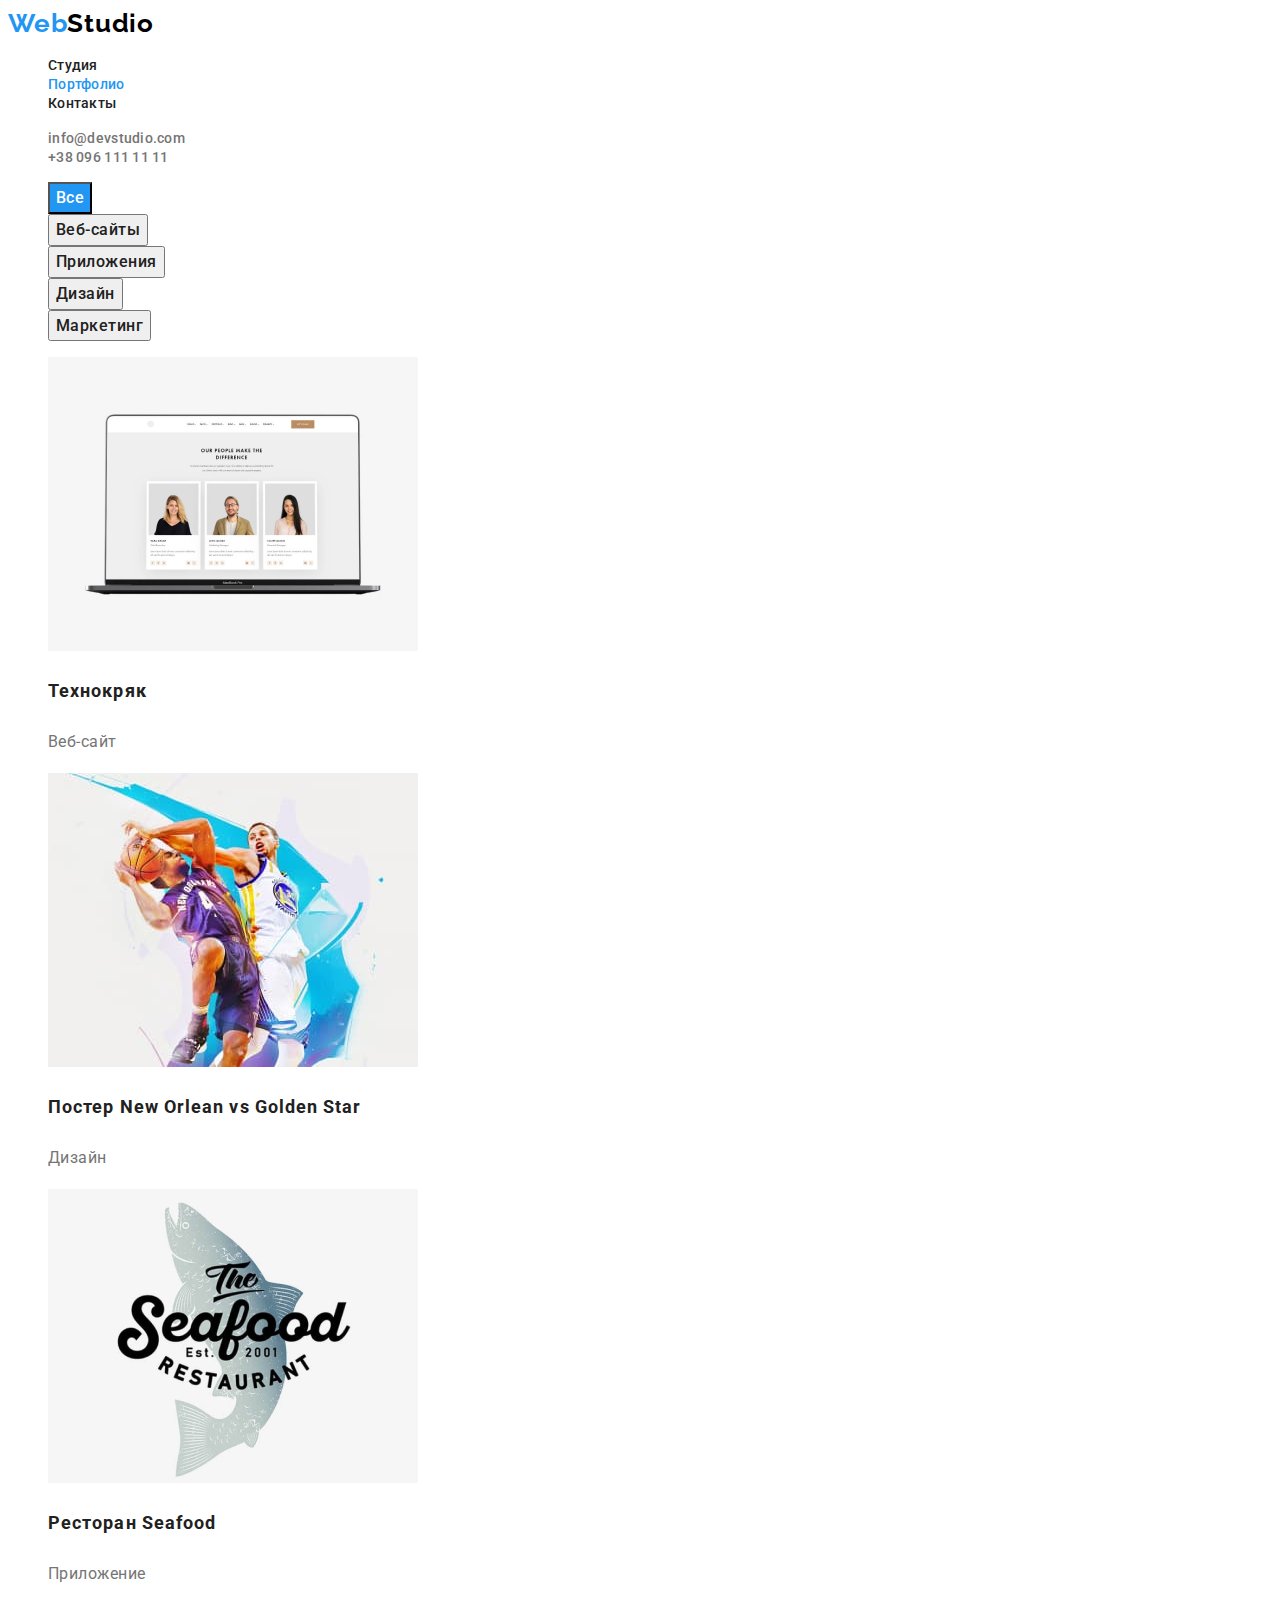
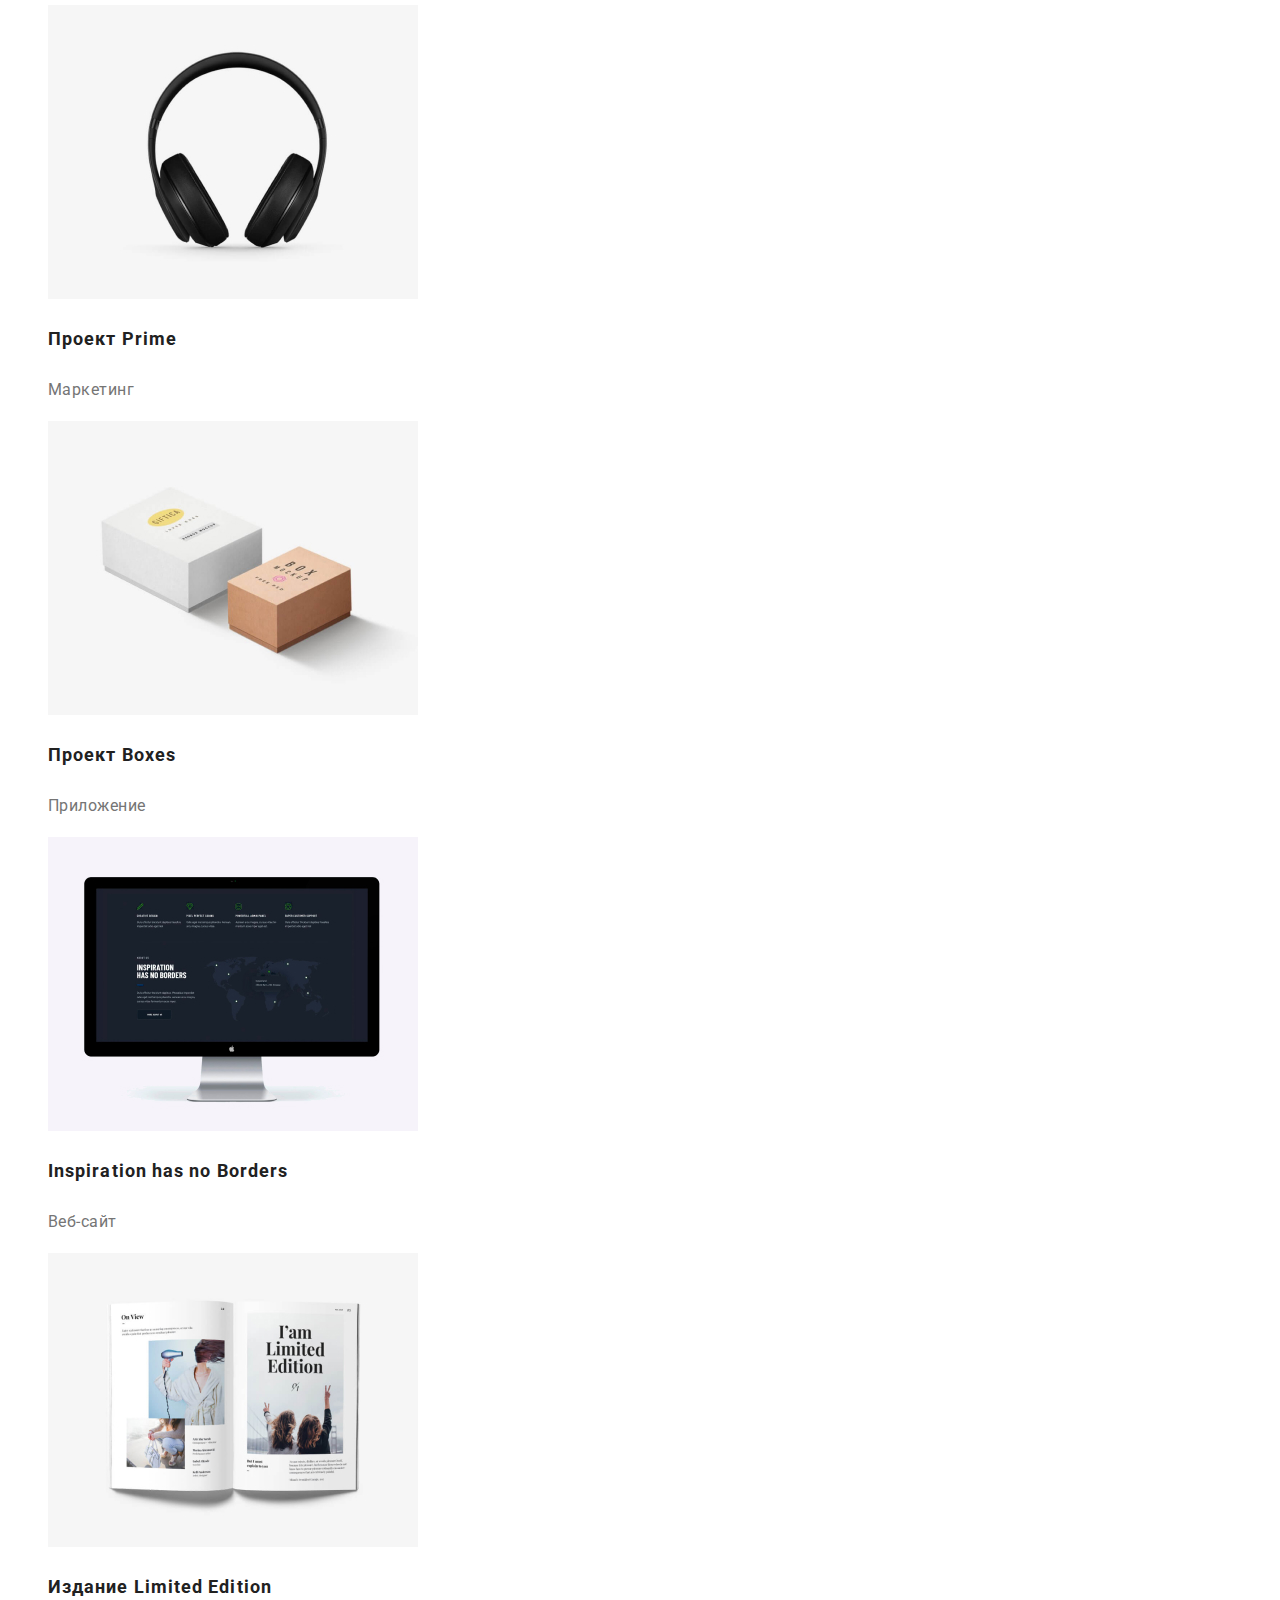
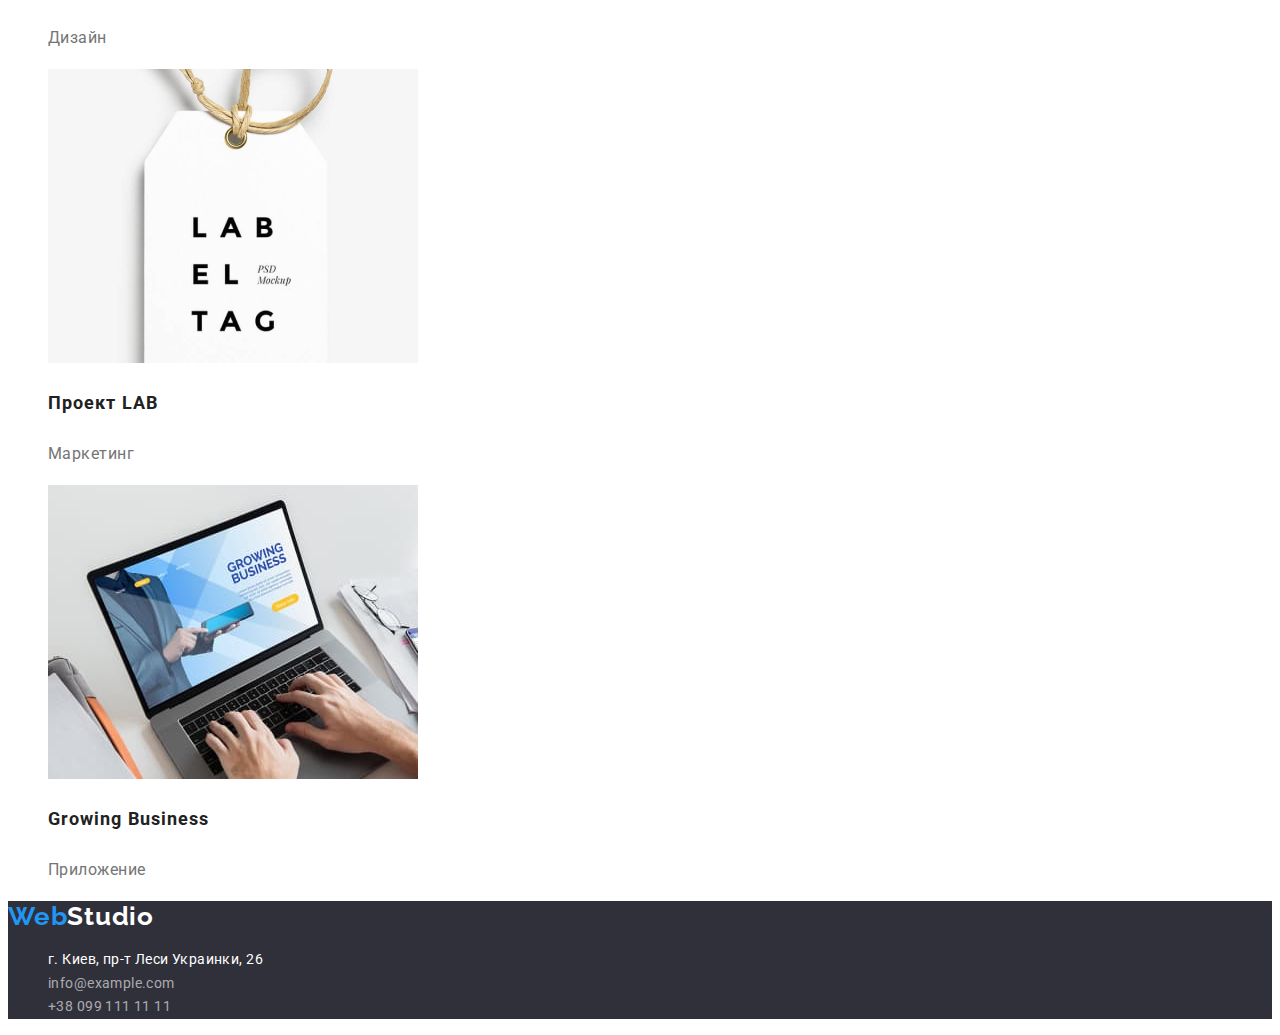
==== portfolio.html @ ce886ade "bloks" ====
<!DOCTYPE html>
<html lang="ru">
<head>
    <meta charset="UTF-8">
    <meta http-equiv="X-UA-Compatible" content="IE=edge">
    <meta name="viewport" content="width=device-width, initial-scale=1.0">
    <title>Портфолио</title>
    <link rel="preconnect" href="https://fonts.googleapis.com">
    <link rel="preconnect" href="https://fonts.gstatic.com" crossorigin>
    <link href="https://fonts.googleapis.com/css2?family=Raleway:wght@700&family=Roboto:wght@400;500;700;900&display=swap"
        rel="stylesheet">
    <link rel="stylesheet" href="./css/styles.css" />
</head>
<body>
<header>
    <nav>
        <a href="index.html" class="logo-title"><span class="accent">Web</span>Studio</a>
        <ul class="site-nav list">
            <li><a href="./index.html" class="link">Студия</a></li>
            <li><a href="" class="link current">Портфолио</a></li>
            <li><a href="" class="link">Контакты</a></li>

        </ul>
    </nav>

    <ul class="site-contact">
        <li><a href="mailto:info@devstudio.com" class="contact-link">info@devstudio.com</a></li>
        <li><a href="tel:+380961111111" class="contact-tel">+38 096 111 11 11</a></li>
    </ul>

</header>
<main>
<section class="filter">
    <h1 class="visually-hidden">Портфолио</h1>
    <ul class="filter-list">
        <li>
            <button type="button" class="button-primarry">Все</button>
        </li>
        <li>
            <button type="button" class="button-secondery">Веб-сайты</button>
        </li>
        <li>
            <button type="button" class="button-secondery">Приложения</button>
        </li>
        <li>
            <button type="button" class="button-secondery">Дизайн</button>
        </li>
        <li>
            <button type="button" class="button-secondery">Маркетинг</button>
        </li>
    </ul>

    <h2 class="visually-hidden">Список из фильтра</h2>
    <ul class="project-list">
        <li><img src="./images/img1.jpg" alt="Люди" width="370">
            <h3 class="project">Технокряк</h3>
            <p class="project-item">Веб-сайт</p>
        </li>
        <li><img src="./images/img2.jpg" alt="Баскет" width="370">
            <h3 class="project">Постер New Orlean vs Golden Star</h3>
            <p class="project-item">Дизайн</p>
        </li>
    
        <li><img src="./images/img3.jpg" alt="Ресторан" width="370">
            <h3 class="project">Ресторан Seafood</h3>
            <p class="project-item">Приложение</p>
        </li>
    
        <li><img src="./images/img4.jpg" alt="Наушники" width="370">
            <h3 class="project">Проект Prime</h3>
            <p class="project-item">Маркетинг</p>
        </li>
    
        <li><img src="./images/img5.jpg" alt="Коробки" width="370">
            <h3 class="project">Проект Boxes</h3>
            <p class="project-item">Приложение</p>
        </li>
    
        <li><img src="./images/img6.jpg" alt="Монитор" width="370">
            <h3 class="project" lang="en">Inspiration has no Borders</h3>
            <p class="project-item">Веб-сайт</p>
        </li>
    
        <li><img src="./images/img7.jpg" alt="Книжка" width="370">
            <h3 class="project">Издание Limited Edition</h3>
            <p class="project-item">Дизайн</p>
        </li>
    
        <li><img src="./images/img8.jpg" alt="Бирка" width="370">
            <h3 class="project">Проект LAB</h3>
            <p class="project-item">Маркетинг</p>
        </li>
    
        <li><img src="./images/img9.jpg" alt="Ноут на столі" width="370">
            <h3 class="project" lang="en">Growing Business</h3>
            <p class="project-item">Приложение</p>
        </li>
    </ul>
</section>
</main>

<footer class="footer">
    <a href="index.html" class="footer-logo"><span class="accent">Web</span>Studio</a>
    <address>
        <ul class="footer-adress">
            <li>
            <a href="" class="footer-list">г. Киев, пр-т Леси Украинки, 26</a>
            </li>
            <li><a href="mailto:info@example.com" class="footer-contacts">info@example.com</a></li>
            <li><a href="tel:+380991111111" class="footer-contacts">+38 099 111 11 11</a></li>
        </ul>
    </address>

</footer>
</body>
</html>
---- css/styles.css ----
/* Колір основного тексту #212121 */

/* Колір вторинного тексту #757575 */

/* Колір кнопки background: #2196F3;*/

/* Основний фон #E5E5E5;*/

:root {
  --title-text-color: #212121;
  --primary-text-color: #757575;
  --accent-color: #2196f3;
  --main-backgrond-color: #e5e5e5;
  --hero-bkg-color: #2f303a;
}

body {
  background: var (--main-backgrond-color);
  color: var(--primary-text-color);
  font-family: Roboto, sans-serif;
  list-style: none;
}

.list {
  list-style: none;
}

.logo-title {
  font-family: Raleway;
  font-weight: 700;
  font-size: 26px;
  line-height: 1.19;
  letter-spacing: 0.03em;
  color: #000000;
  text-decoration: none;
}

span {
  color: var(--accent-color);
}

.site-nav .list {
  color: var(--title-text-color);
  font-family: Roboto;
  font-weight: 500;
  font-size: 14px;
  line-height: 1.14;
  letter-spacing: 0.02em;
}

.site-nav .link:hover,
.site-nav .link:focus {
  color: var(--accent-color);
}

.link {
  font-weight: 500;
  font-size: 14px;
  line-height: 1.14;
  letter-spacing: 0.02em;
  color: var(--title-text-color);
  text-decoration: none;
}

.link.current {
  color: var(--accent-color);
  font-weight: 500;
  font-size: 14px;
  line-height: 1.14;
  letter-spacing: 0.02em;
  text-decoration: none;
}

.site-contact {
  list-style: none;
}

.contact-tel,
.contact-link:hover {
  color: var(--accent-color);
  font-weight: 500;
  font-size: 14px;
  line-height: 1.14;
  letter-spacing: 0.02em;
  text-decoration: none;
}

.contact-link {
  font-weight: 500;
  font-size: 14px;
  line-height: 1.14;
  letter-spacing: 0.02em;

  color: var(--primary-text-color);
  text-decoration: none;
}

.contact-tel {
  color: var(--primary-text-color);
  font-weight: 500;
  font-size: 14px;
  line-height: 1.14;
  letter-spacing: 0.02em;
  text-decoration: none;
}

.hero {
  text-align: center;

  background: var(--hero-bkg-color);
}

.hero-title {
  font-weight: 900;
  font-size: 44px;
  line-height: 1.36;
  text-align: center;
  letter-spacing: 0.06em;
  text-transform: uppercase;
  color: #ffffff;
}

.button-order {
  font-family: Roboto;
  font-style: normal;
  font-weight: bold;
  font-size: 16px;
  line-height: 1.87;

  display: flex;
  align-items: center;
  text-align: center;
  letter-spacing: 0.06em;

  color: #ffffff;
  background: #2196f3;
}

.visually-hidden {
  position: absolute;
  white-space: nowrap;
  width: 1px;
  height: 1px;
  overflow: hidden;
  border: 0;
  padding: 0;
  clip: rect(0 0 0 0);
  clip-path: inset(50%);
  margin: -1px;
}

.section-list {
  list-style: none;
}

.title {
  font-weight: 700;
  font-size: 14px;
  line-height: 1.14;
  letter-spacing: 0.03em;
  text-transform: uppercase;
  color: var(--title-text-color);
}

.feature {
  font-size: 14px;
  line-height: 1.71;
  letter-spacing: 0.03em;
  color: var(--primary-text-color);
}

.feature-list {
  list-style: none;
}

.section-title {
  font-weight: 700;
  font-size: 36px;
  line-height: 1.17;
  text-align: center;
  letter-spacing: 0.03em;
  color: var(--title-text-color);
}

.team-list {
  list-style: none;
}

.title-team {
  font-weight: 500;
  font-size: 16px;
  line-height: 1.19;
  text-align: center;
  letter-spacing: 0.03em;
  color: var(--title-text-color);
}
.desc {
  font-size: 16px;
  line-height: 1.19;
  text-align: center;
  letter-spacing: 0.03em;
  color: var(--primary-text-color);
}

/* CSS Для Портфолио */

.filter-list {
  list-style: none;
}

.button-primarry {
  font-family: Roboto;
  font-style: normal;
  font-weight: 500;
  font-size: 16px;
  line-height: 1.62;
  text-align: center;
  letter-spacing: 0.03em;
  color: #ffffff;
  background-color: var(--accent-color);
  cursor: pointer;
  list-style: none;
}

.button-secondery {
  font-family: Roboto;
  font-style: normal;
  font-weight: 500;
  font-size: 16px;
  line-height: 1.62;
  text-align: center;
  letter-spacing: 0.03em;
  color: var(--title-text-color);

  cursor: pointer;
  list-style: none;
}

.project-list {
  list-style: none;
}

.project {
  font-weight: 700;
  font-size: 18px;
  line-height: 2;
  letter-spacing: 0.06em;
  color: var(--title-text-color);
}

.project-item {
  font-size: 16px;
  line-height: 1.87;
  letter-spacing: 0.03em;
  color: var(--primary-text-color);
}

.footer {
  background-color: var(--hero-bkg-color);
  text-decoration: none;
}

.footer-logo {
  font-family: Raleway;
  font-style: normal;
  font-weight: 700;
  font-size: 26px;
  line-height: 1.19;
  letter-spacing: 0.03em;
  color: #ffffff;
  text-decoration: none;
}

.address {
  font-family: Roboto;
  font-size: 14px;
  line-height: 1.71;
  letter-spacing: 0.03em;
  color: #ffffff;
}

.footer-adress {
  list-style: none;
  font-style: normal;
}

.footer-list {
  font-family: Roboto;
  font-style: normal;
  font-weight: normal;
  font-size: 14px;
  line-height: 1.71;
  letter-spacing: 0.03em;
  color: #ffffff;
  text-decoration: none;
}

.footer-contacts {
  font-family: Roboto;
  font-style: normal;
  font-weight: normal;
  font-size: 14px;
  line-height: 1.71;
  letter-spacing: 0.03em;
  color: rgba(255, 255, 255, 0.6);
  text-decoration: none;
}

.footer-adresslist {
  text-decoration: none;
}
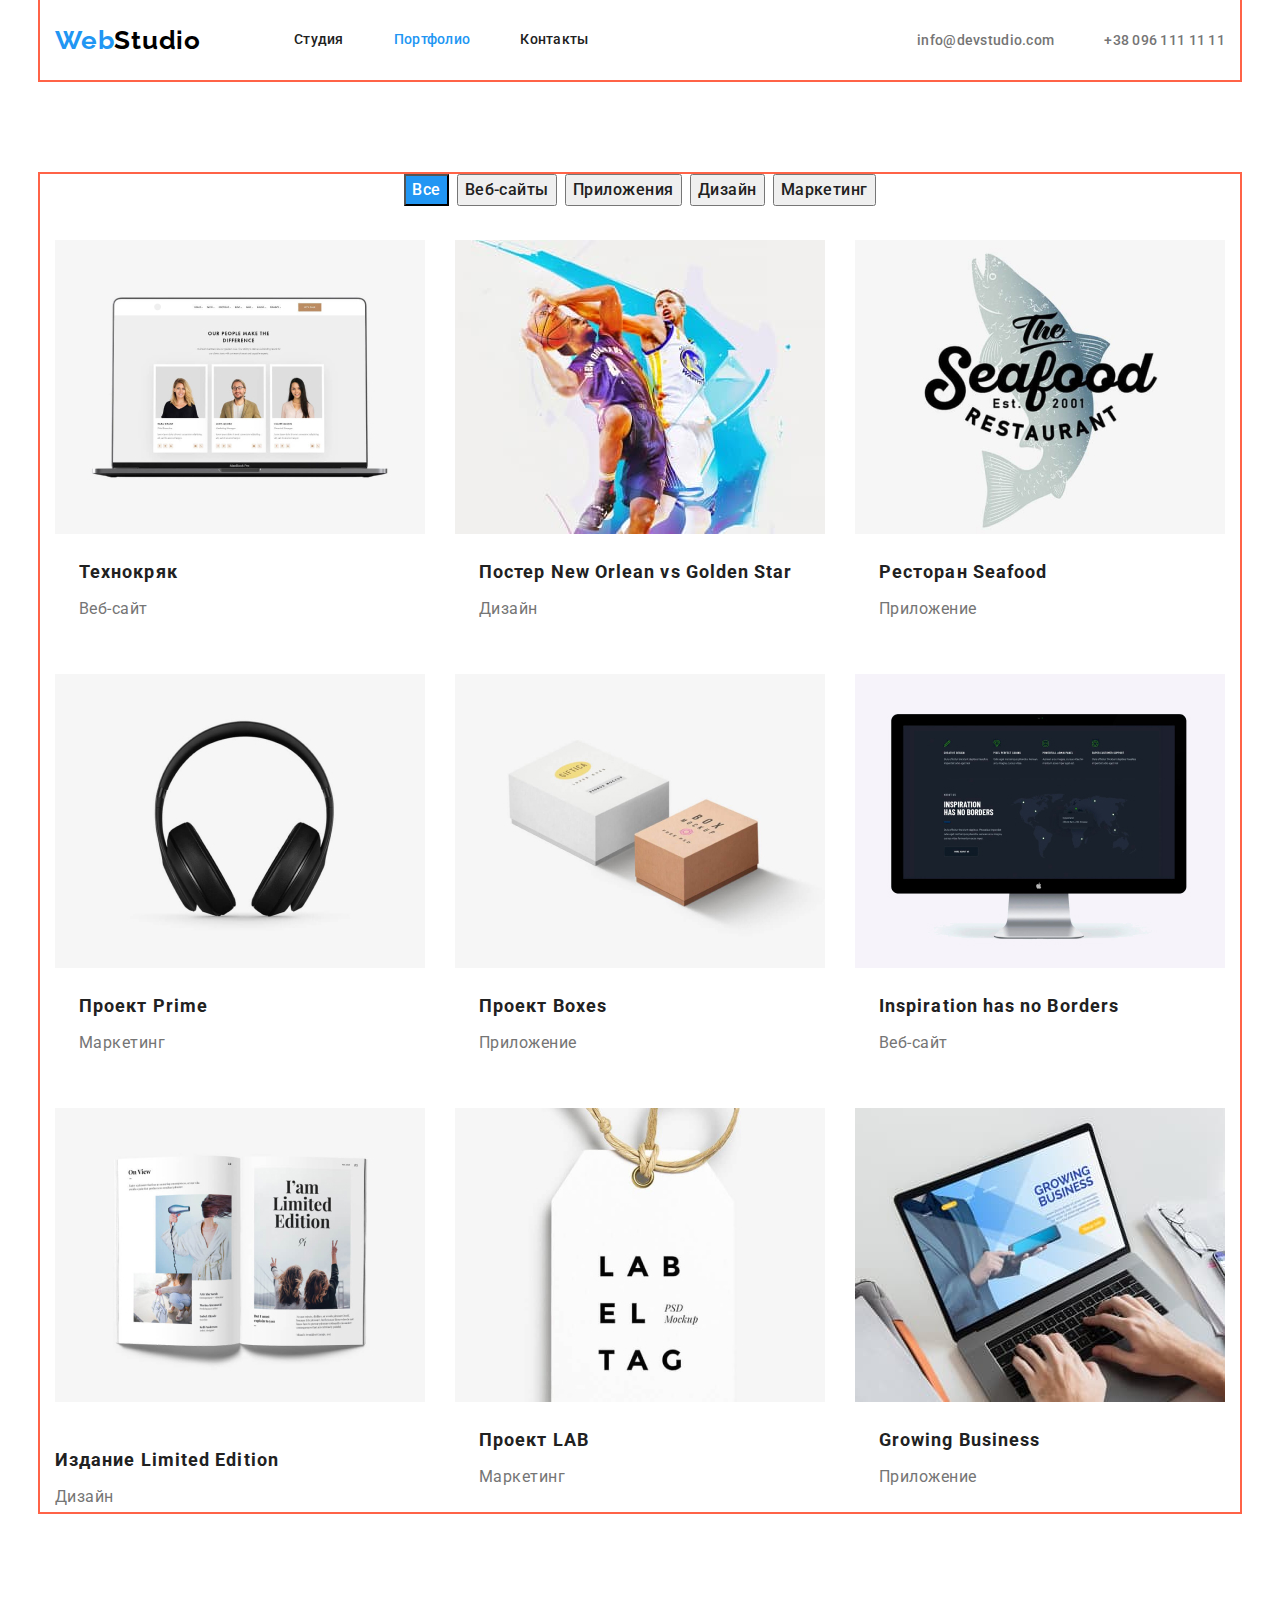
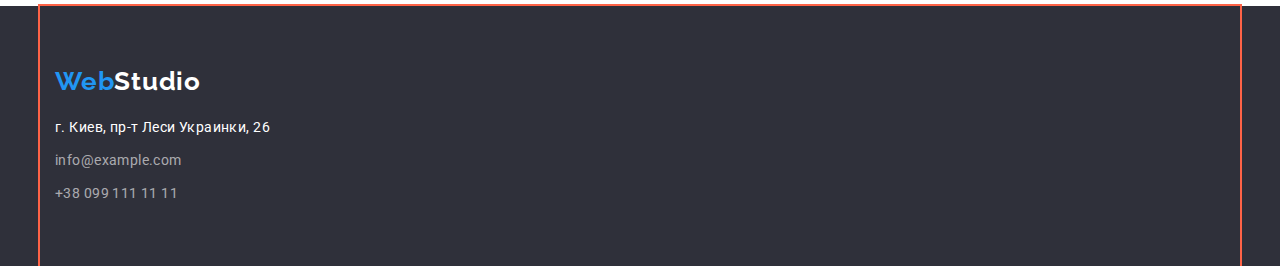
==== commit 5755372e: "some finish 3" ====
--- a/portfolio.html
+++ b/portfolio.html
@@ -9,108 +9,133 @@
     <link rel="preconnect" href="https://fonts.gstatic.com" crossorigin>
     <link href="https://fonts.googleapis.com/css2?family=Raleway:wght@700&family=Roboto:wght@400;500;700;900&display=swap"
         rel="stylesheet">
+        <link rel="stylesheet" href="https://cdnjs.cloudflare.com/ajax/libs/modern-normalize/1.1.0/modern-normalize.min.css">
     <link rel="stylesheet" href="./css/styles.css" />
 </head>
 <body>
 <header>
-    <nav>
+    <div class="container">
+    <nav class="logo main-nav">
         <a href="index.html" class="logo-title"><span class="accent">Web</span>Studio</a>
         <ul class="site-nav list">
-            <li><a href="./index.html" class="link">Студия</a></li>
-            <li><a href="" class="link current">Портфолио</a></li>
-            <li><a href="" class="link">Контакты</a></li>
+            <li class="item"><a href="./index.html" class="link">Студия</a></li>
+            <li class="item"><a href="" class="link current">Портфолио</a></li>
+            <li class="item"><a href="" class="link">Контакты</a></li>
 
         </ul>
     </nav>
 
     <ul class="site-contact">
-        <li><a href="mailto:info@devstudio.com" class="contact-link">info@devstudio.com</a></li>
-        <li><a href="tel:+380961111111" class="contact-tel">+38 096 111 11 11</a></li>
+        <li class="item"><a href="mailto:info@devstudio.com" class="contact-link">info@devstudio.com</a></li>
+        <li class="item"><a href="tel:+380961111111" class="contact-tel">+38 096 111 11 11</a></li>
     </ul>
-
+     </div>
 </header>
-<main>
-<section class="filter">
+<main class="section">
+    
+<section class="container">
+    <div class="">
     <h1 class="visually-hidden">Портфолио</h1>
     <ul class="filter-list">
-        <li>
+        <li class="btn-item">
             <button type="button" class="button-primarry">Все</button>
         </li>
-        <li>
+        <li class="btn-item">
             <button type="button" class="button-secondery">Веб-сайты</button>
         </li>
-        <li>
+        <li class="btn-item">
             <button type="button" class="button-secondery">Приложения</button>
         </li>
-        <li>
+        <li class="btn-item">
             <button type="button" class="button-secondery">Дизайн</button>
         </li>
-        <li>
+        <li class="btn-item">
             <button type="button" class="button-secondery">Маркетинг</button>
         </li>
     </ul>
 
     <h2 class="visually-hidden">Список из фильтра</h2>
     <ul class="project-list">
-        <li><img src="./images/img1.jpg" alt="Люди" width="370">
+        <li class="filter-item"><img src="./images/img1.jpg" alt="Люди" width="370">
+            <div class="project-content"> 
             <h3 class="project">Технокряк</h3>
             <p class="project-item">Веб-сайт</p>
+            </div>
         </li>
-        <li><img src="./images/img2.jpg" alt="Баскет" width="370">
+        <li class="filter-item"><img src="./images/img2.jpg" alt="Баскет" width="370">
+           <div class="project-content"> 
             <h3 class="project">Постер New Orlean vs Golden Star</h3>
             <p class="project-item">Дизайн</p>
+            </div>
         </li>
     
-        <li><img src="./images/img3.jpg" alt="Ресторан" width="370">
+        <li class="filter-item"><img src="./images/img3.jpg" alt="Ресторан" width="370">
+            <div class="project-content"> 
             <h3 class="project">Ресторан Seafood</h3>
             <p class="project-item">Приложение</p>
+            </div>
         </li>
     
-        <li><img src="./images/img4.jpg" alt="Наушники" width="370">
+        <li class="filter-item"><img src="./images/img4.jpg" alt="Наушники" width="370">
+            <div class="project-content"> 
             <h3 class="project">Проект Prime</h3>
             <p class="project-item">Маркетинг</p>
+            </div>
         </li>
     
-        <li><img src="./images/img5.jpg" alt="Коробки" width="370">
+        <li class="filter-item"><img src="./images/img5.jpg" alt="Коробки" width="370">
+            <div class="project-content"> 
             <h3 class="project">Проект Boxes</h3>
             <p class="project-item">Приложение</p>
+            </div>
         </li>
     
-        <li><img src="./images/img6.jpg" alt="Монитор" width="370">
+        <li class="filter-item"><img src="./images/img6.jpg" alt="Монитор" width="370">
+            <div class="project-content"> 
             <h3 class="project" lang="en">Inspiration has no Borders</h3>
             <p class="project-item">Веб-сайт</p>
+            </div>
         </li>
     
-        <li><img src="./images/img7.jpg" alt="Книжка" width="370">
+        <li class="filter-item"><img src="./images/img7.jpg" alt="Книжка" width="370">
+            <div class="project-content"> </div>
             <h3 class="project">Издание Limited Edition</h3>
             <p class="project-item">Дизайн</p>
         </li>
     
-        <li><img src="./images/img8.jpg" alt="Бирка" width="370">
+        <li class="filter-item"><img src="./images/img8.jpg" alt="Бирка" width="370">
+           <div class="project-content"> 
             <h3 class="project">Проект LAB</h3>
             <p class="project-item">Маркетинг</p>
+            </div>
         </li>
     
-        <li><img src="./images/img9.jpg" alt="Ноут на столі" width="370">
+        <li class="filter-item"><img src="./images/img9.jpg" alt="Ноут на столі" width="370">
+            <div class="project-content"> 
             <h3 class="project" lang="en">Growing Business</h3>
             <p class="project-item">Приложение</p>
+            </div>
         </li>
     </ul>
+    </div>
 </section>
 </main>
 
 <footer class="footer">
+    <div class="container">
+        <div class="pre-footer">
     <a href="index.html" class="footer-logo"><span class="accent">Web</span>Studio</a>
     <address>
         <ul class="footer-adress">
-            <li>
+            <li class="list-adress">
             <a href="" class="footer-list">г. Киев, пр-т Леси Украинки, 26</a>
             </li>
-            <li><a href="mailto:info@example.com" class="footer-contacts">info@example.com</a></li>
-            <li><a href="tel:+380991111111" class="footer-contacts">+38 099 111 11 11</a></li>
+            <li class="list-adress"><a href="mailto:info@example.com" class="footer-contacts">info@example.com</a></li>
+            <li class="list-adress"><a href="tel:+380991111111" class="footer-contacts">+38 099 111 11 11</a></li>
         </ul>
     </address>
-
+     </div>
+    </div>
 </footer>
 </body>
 </html>--- a/css/styles.css
+++ b/css/styles.css
@@ -10,7 +10,7 @@
   --title-text-color: #212121;
   --primary-text-color: #757575;
   --accent-color: #2196f3;
-  --main-backgrond-color: #e5e5e5;
+  --main-backgrond-color: #ffffff;
   --hero-bkg-color: #2f303a;
 }
 
@@ -20,9 +20,60 @@
   font-family: Roboto, sans-serif;
   list-style: none;
 }
+p,
+h1,
+h2,
+h3,
+h4,
+h5,
+h6 {
+  margin: 0;
+}
+
+ul {
+  margin: 0;
+  padding: 0;
+}
+
+img {
+  display: block;
+  max-width: 100%;
+  height: auto;
+}
+
+.section {
+  padding-top: 94px;
+  padding-bottom: 94px;
+}
 
 .list {
   list-style: none;
+}
+
+.logo {
+  /* background-color: chartreuse; */
+  /* border: 2px dashed #2196f3; */
+}
+
+.container {
+  width: 1200px;
+  padding-left: 15px;
+  padding-right: 15px;
+
+  outline: 2px solid tomato;
+
+  margin-left: auto;
+  margin-right: auto;
+  display: flex;
+  align-items: center;
+  background-color: orangere;
+  margin: 0 auto;
+  padding: 0 15px;
+}
+
+.main-nav {
+  display: flex;
+  align-items: center;
 }
 
 .logo-title {
@@ -53,6 +104,26 @@
   color: var(--accent-color);
 }
 
+.site-nav .item {
+  margin-right: 50px;
+  /* background-color: red; */
+}
+
+.site-nav .item:last-child {
+  margin-right: 0;
+}
+
+.site-nav {
+  display: flex;
+  margin-left: 93px;
+}
+
+.site-nav .link {
+  display: block;
+  padding-top: 32px;
+  padding-bottom: 32px;
+}
+
 .link {
   font-weight: 500;
   font-size: 14px;
@@ -73,6 +144,13 @@
 
 .site-contact {
   list-style: none;
+  display: flex;
+  margin-left: auto;
+}
+
+.site-contact .item + .item {
+  margin-left: 50px;
+  margin-right: 0;
 }
 
 .contact-tel,
@@ -127,13 +205,15 @@
   font-size: 16px;
   line-height: 1.87;
 
-  display: flex;
   align-items: center;
   text-align: center;
   letter-spacing: 0.06em;
 
+  border-radius: 4px;
   color: #ffffff;
   background: #2196f3;
+  box-shadow: 0px 4px 4px rgba(0, 0, 0, 0.15);
+  padding: 10px 32px;
 }
 
 .visually-hidden {
@@ -149,6 +229,10 @@
   margin: -1px;
 }
 
+.item-special:last-child {
+  margin-right: 0px;
+}
+
 .section-list {
   list-style: none;
 }
@@ -167,10 +251,17 @@
   line-height: 1.71;
   letter-spacing: 0.03em;
   color: var(--primary-text-color);
+  padding-top: 10px;
 }
 
 .feature-list {
   list-style: none;
+  display: flex;
+}
+
+.item-special {
+  width: 270px;
+  margin-right: 30px;
 }
 
 .section-title {
@@ -180,10 +271,33 @@
   text-align: center;
   letter-spacing: 0.03em;
   color: var(--title-text-color);
+  margin-bottom: 50px;
+}
+
+.section-list {
+  display: flex;
+  flex-wrap: wrap;
+  margin-right: -30px;
+}
+
+.about-list {
+  flex-basis: calc((100% - 3 * 30px) / 3);
+  margin-right: 30px;
 }
 
 .team-list {
   list-style: none;
+  display: flex;
+  margin-right: -30px;
+  flex-wrap: wrap;
+}
+
+.team-item {
+  flex-basis: calc((100% - 4 * 30px) / 4);
+  margin-right: 30px;
+}
+.team-content {
+  padding-top: 30px;
 }
 
 .title-team {
@@ -193,19 +307,31 @@
   text-align: center;
   letter-spacing: 0.03em;
   color: var(--title-text-color);
-}
+  margin-bottom: 10px;
+  margin-right: 30px;
+}
+
 .desc {
   font-size: 16px;
   line-height: 1.19;
   text-align: center;
   letter-spacing: 0.03em;
   color: var(--primary-text-color);
+  margin-right: 30px;
+  padding-bottom: 30px;
 }
 
 /* CSS Для Портфолио */
 
 .filter-list {
   list-style: none;
+  display: flex;
+  justify-content: center;
+  padding-bottom: 34px;
+}
+
+.btn-item {
+  align-items: center;
 }
 
 .button-primarry {
@@ -220,6 +346,7 @@
   background-color: var(--accent-color);
   cursor: pointer;
   list-style: none;
+  justify-content: center;
 }
 
 .button-secondery {
@@ -236,8 +363,23 @@
   list-style: none;
 }
 
+.btn-item:not(:last-child) {
+  margin-right: 8px;
+}
+
 .project-list {
   list-style: none;
+  display: flex;
+  flex-wrap: wrap;
+
+  margin-top: -30px;
+  margin-left: -30px;
+}
+
+.project-list .filter-item {
+  flex-basis: calc(100% / 3 - 30px);
+  margin-top: 30px;
+  margin-left: 30px;
 }
 
 .project {
@@ -253,11 +395,20 @@
   line-height: 1.87;
   letter-spacing: 0.03em;
   color: var(--primary-text-color);
+  margin-top: 4px;
+}
+
+.project-content {
+  padding: 20px 24px;
 }
 
 .footer {
   background-color: var(--hero-bkg-color);
   text-decoration: none;
+}
+
+.pre-footer {
+  padding-bottom: 60px;
 }
 
 .footer-logo {
@@ -269,6 +420,14 @@
   letter-spacing: 0.03em;
   color: #ffffff;
   text-decoration: none;
+  padding-top: 60px;
+  padding-bottom: 20px;
+  display: block;
+  align-items: flex-start;
+}
+
+.list-adress:not(:last-child) {
+  padding-bottom: 9px;
 }
 
 .address {
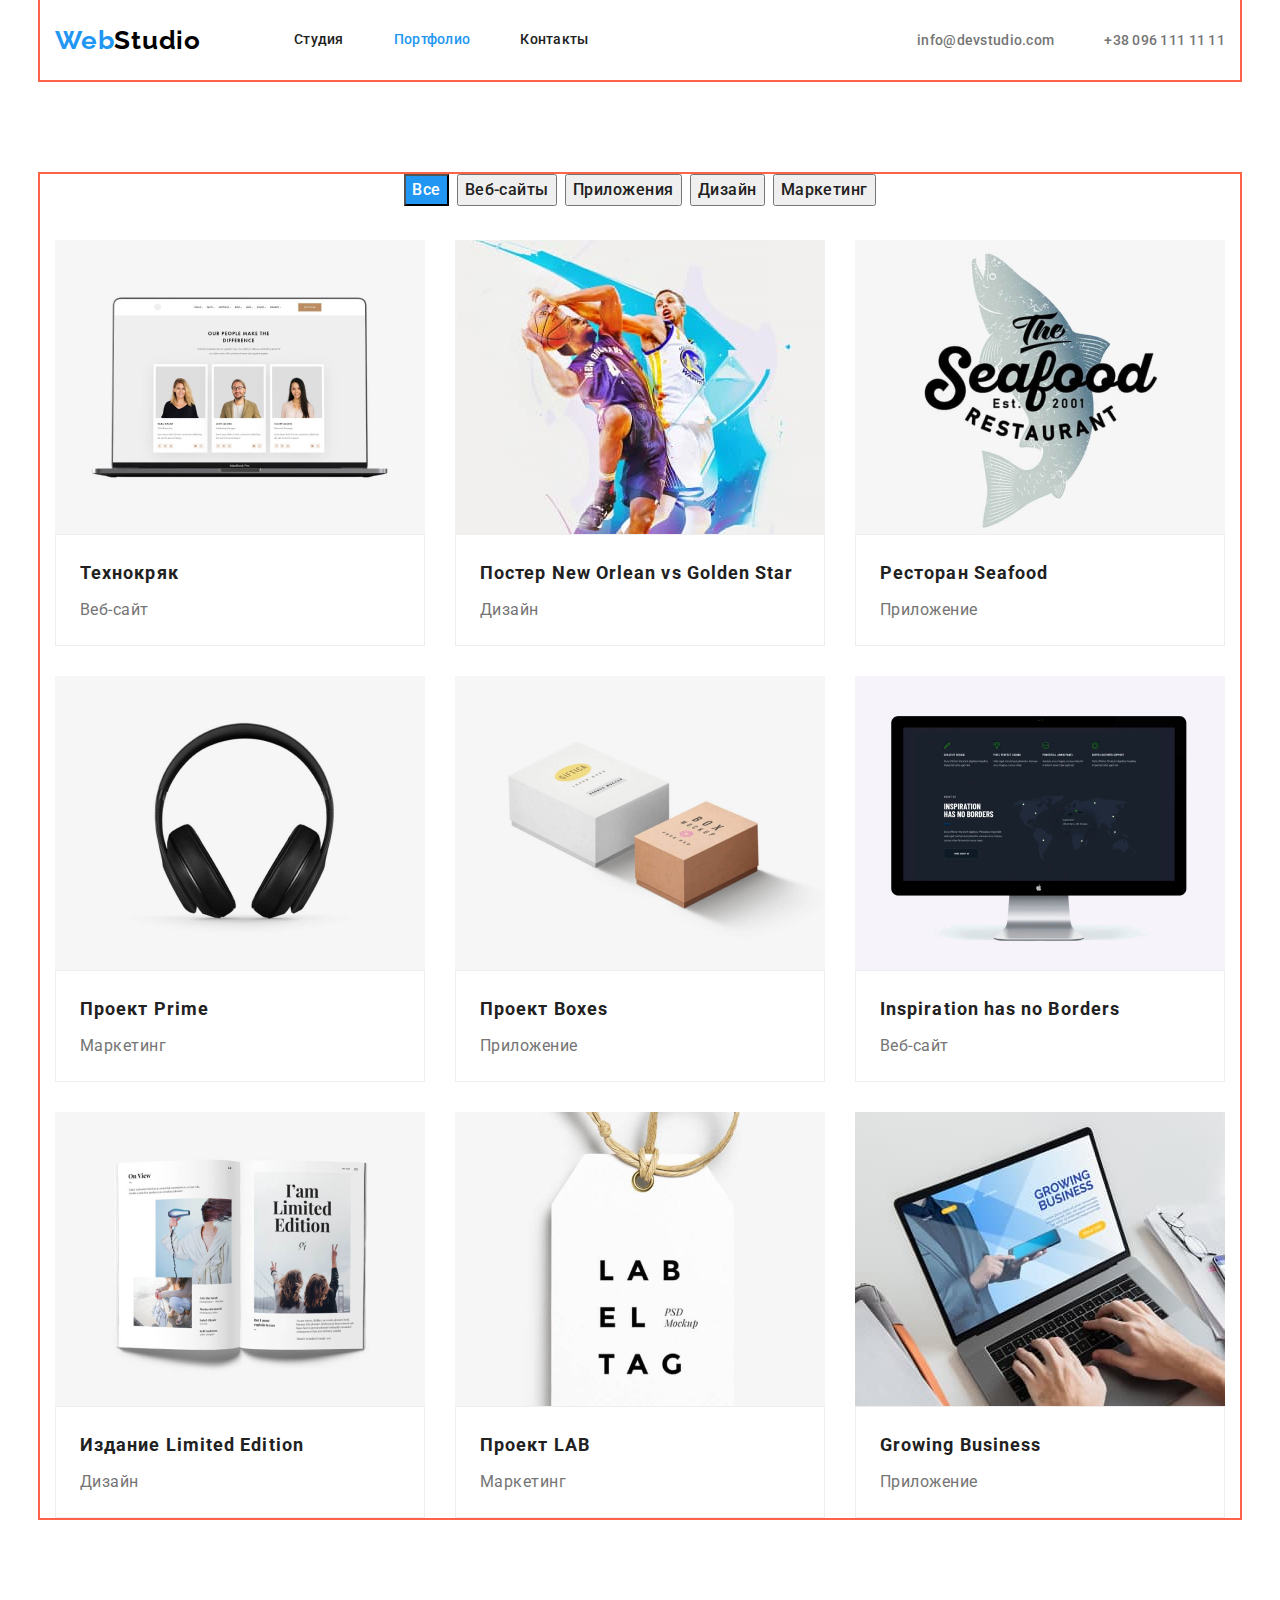
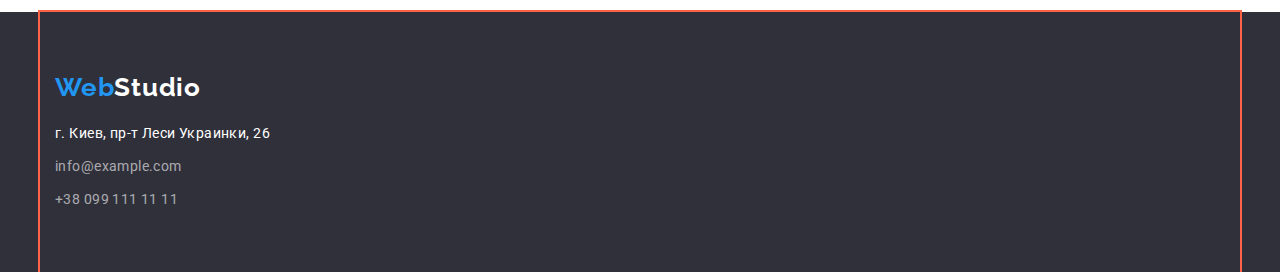
==== commit 11939827: "fix3" ====
--- a/portfolio.html
+++ b/portfolio.html
@@ -98,9 +98,10 @@
         </li>
     
         <li class="filter-item"><img src="./images/img7.jpg" alt="Книжка" width="370">
-            <div class="project-content"> </div>
+            <div class="project-content"> 
             <h3 class="project">Издание Limited Edition</h3>
             <p class="project-item">Дизайн</p>
+            </div>
         </li>
     
         <li class="filter-item"><img src="./images/img8.jpg" alt="Бирка" width="370">
--- a/css/styles.css
+++ b/css/styles.css
@@ -400,6 +400,7 @@
 
 .project-content {
   padding: 20px 24px;
+  border: 1px solid #eeeeee;
 }
 
 .footer {
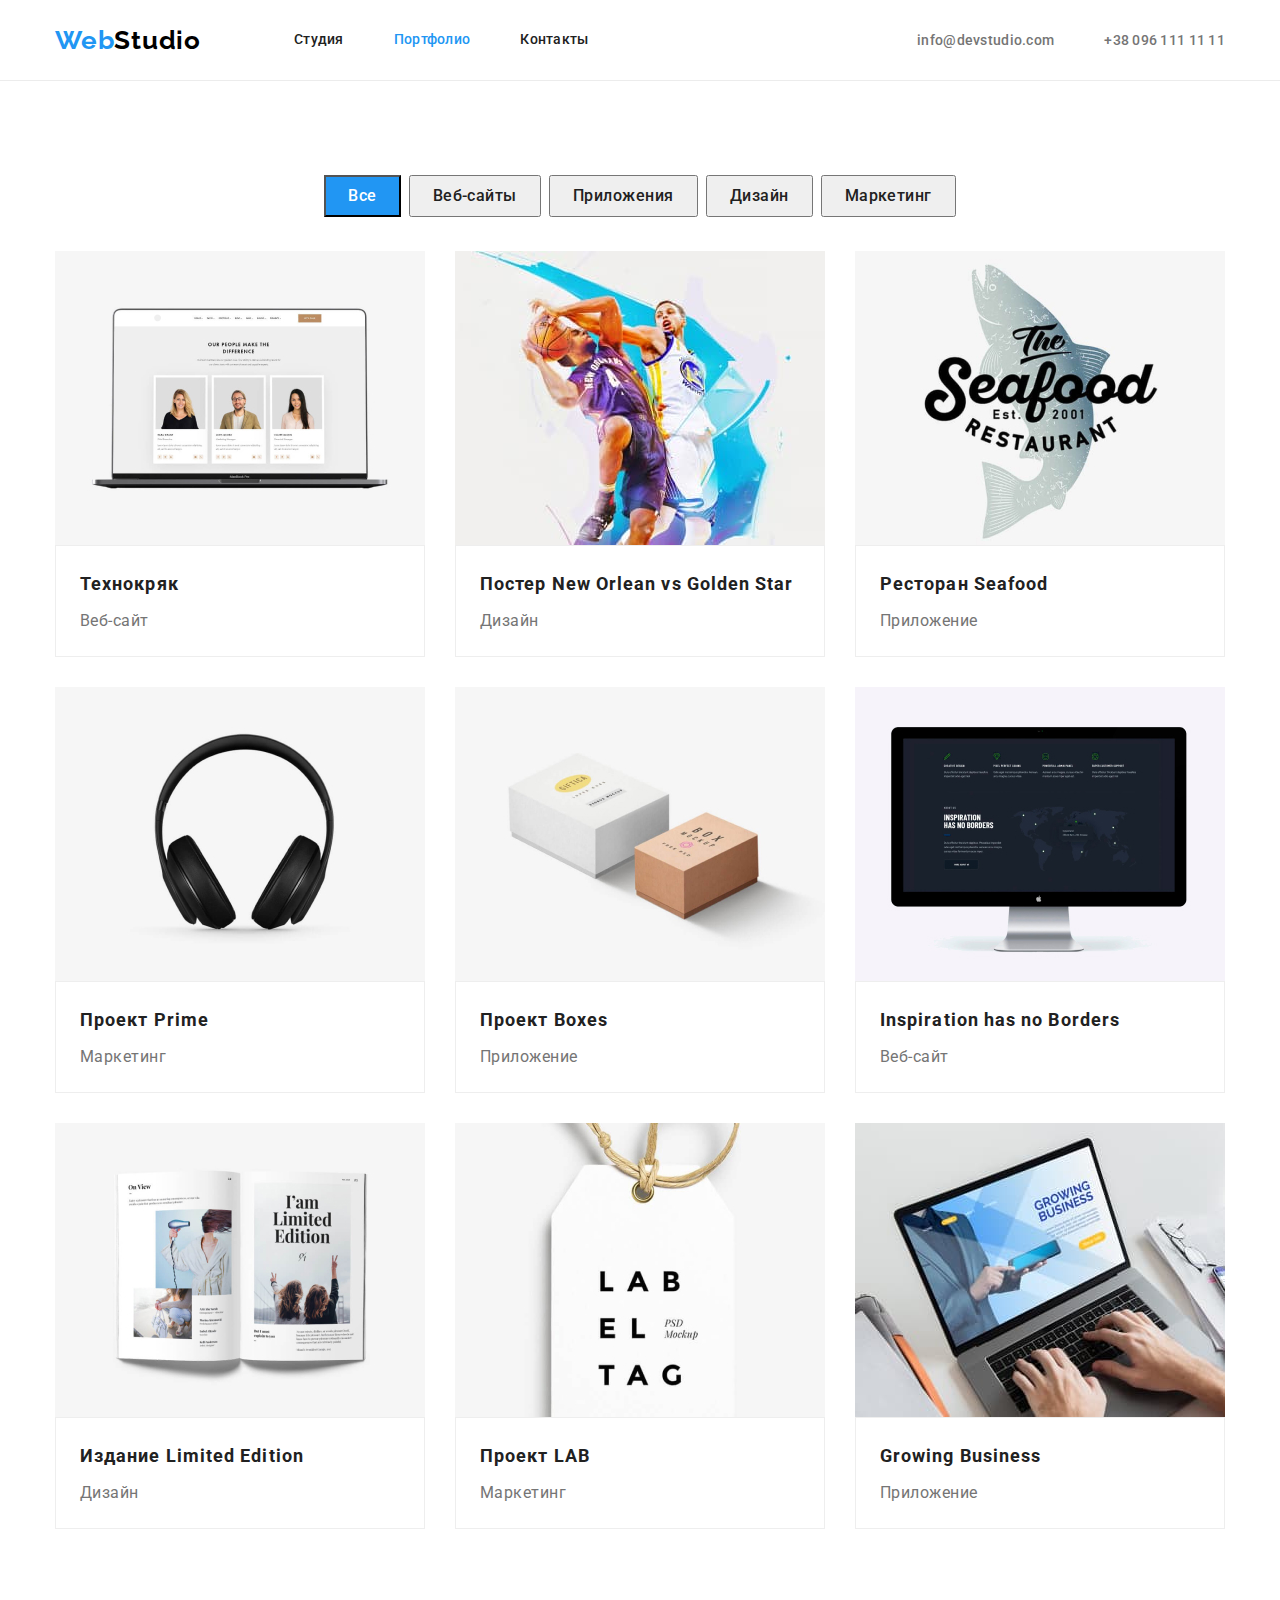
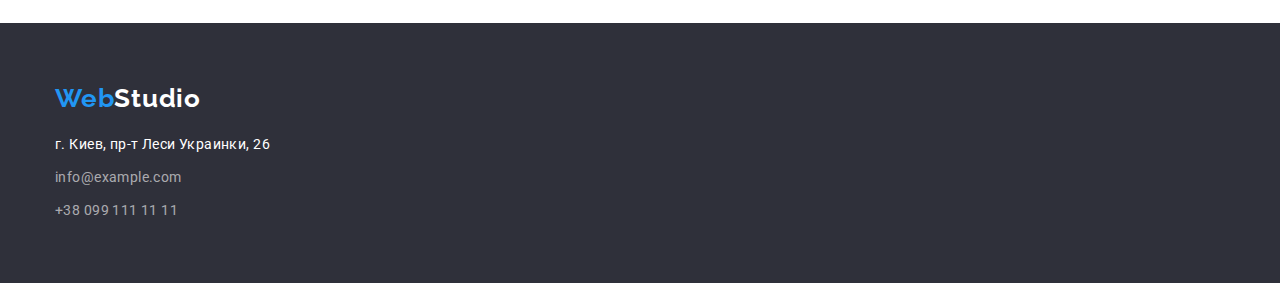
==== commit c0c2d10b: "fix2-3" ====
--- a/portfolio.html
+++ b/portfolio.html
@@ -13,7 +13,7 @@
     <link rel="stylesheet" href="./css/styles.css" />
 </head>
 <body>
-<header>
+<header class="header">
     <div class="container">
     <nav class="logo main-nav">
         <a href="index.html" class="logo-title"><span class="accent">Web</span>Studio</a>
--- a/css/styles.css
+++ b/css/styles.css
@@ -41,6 +41,10 @@
   height: auto;
 }
 
+.header {
+  border-bottom: 1px solid #ececec;
+}
+
 .section {
   padding-top: 94px;
   padding-bottom: 94px;
@@ -60,7 +64,7 @@
   padding-left: 15px;
   padding-right: 15px;
 
-  outline: 2px solid tomato;
+  outlin: 2px solid tomato;
 
   margin-left: auto;
   margin-right: auto;
@@ -184,7 +188,8 @@
 
 .hero {
   text-align: center;
-
+  padding-top: 200px;
+  padding-bottom: 200px;
   background: var(--hero-bkg-color);
 }
 
@@ -214,6 +219,11 @@
   background: #2196f3;
   box-shadow: 0px 4px 4px rgba(0, 0, 0, 0.15);
   padding: 10px 32px;
+}
+
+.section-special {
+  padding-top: 89px;
+  padding-bottom: 0px;
 }
 
 .visually-hidden {
@@ -274,6 +284,17 @@
   margin-bottom: 50px;
 }
 
+.section-team {
+  font-family: Roboto;
+  font-weight: 700;
+  font-size: 36px;
+  line-height: 1.17;
+  text-align: center;
+  letter-spacing: 0.03em;
+  color: var(--title-text-color);
+  margin-bottom: 50px;
+}
+
 .section-list {
   display: flex;
   flex-wrap: wrap;
@@ -347,6 +368,7 @@
   cursor: pointer;
   list-style: none;
   justify-content: center;
+  padding: 6px 22px;
 }
 
 .button-secondery {
@@ -358,7 +380,7 @@
   text-align: center;
   letter-spacing: 0.03em;
   color: var(--title-text-color);
-
+  padding: 6px 22px;
   cursor: pointer;
   list-style: none;
 }
@@ -406,10 +428,12 @@
 .footer {
   background-color: var(--hero-bkg-color);
   text-decoration: none;
+  padding-top: 60px;
+  padding-bottom: 60px;
 }
 
 .pre-footer {
-  padding-bottom: 60px;
+  padding-bottom: 0px;
 }
 
 .footer-logo {
@@ -421,14 +445,13 @@
   letter-spacing: 0.03em;
   color: #ffffff;
   text-decoration: none;
-  padding-top: 60px;
+  display: block;
   padding-bottom: 20px;
-  display: block;
   align-items: flex-start;
 }
 
 .list-adress:not(:last-child) {
-  padding-bottom: 9px;
+  margin-bottom: 9px;
 }
 
 .address {
